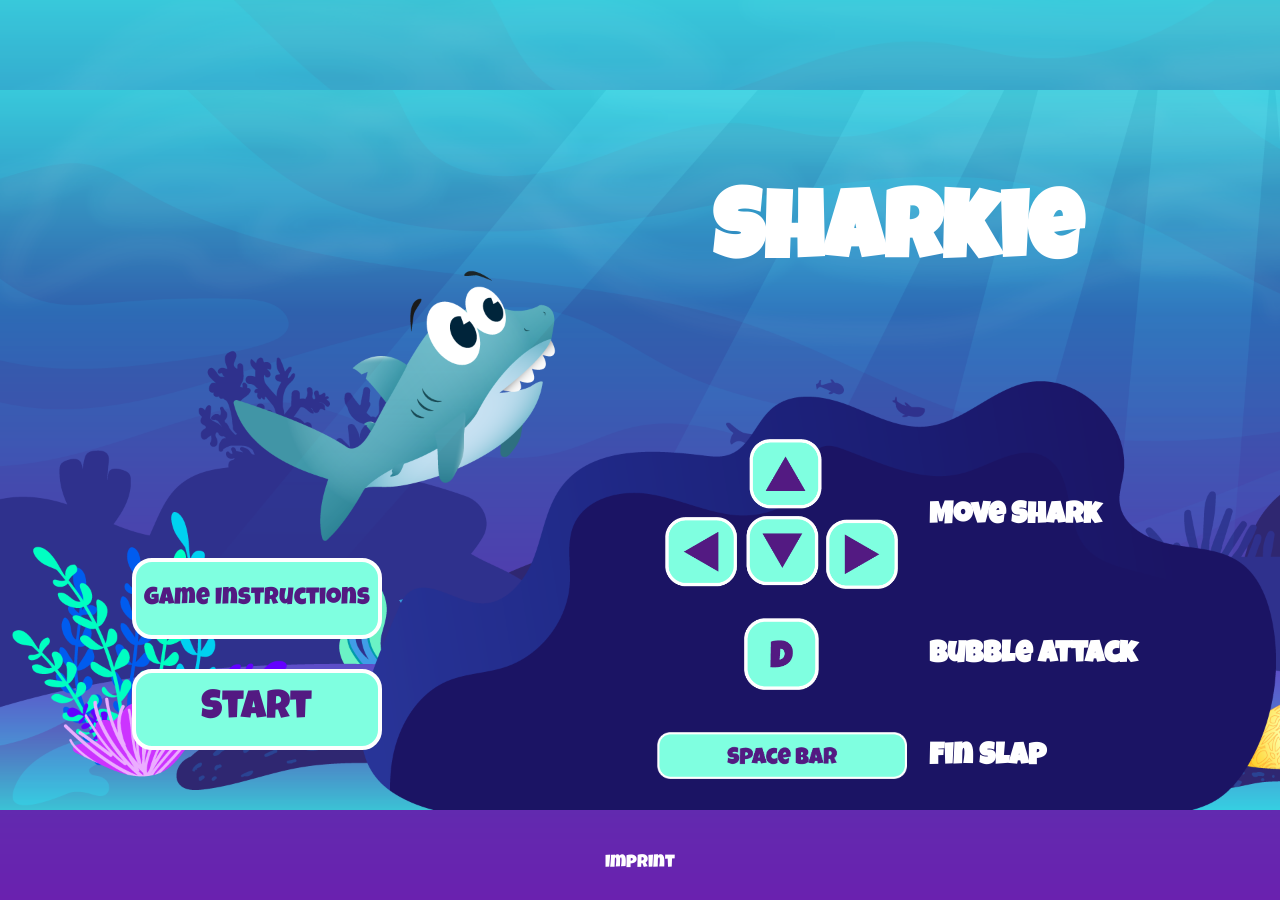
==== index.html @ 68749f2a "added home button on game over screens" ====
<!DOCTYPE html>
<html lang="en" translate="no">
  <head>
    <meta charset="UTF-8" />
    <meta name="viewport" content="width=device-width, initial-scale=1.0" />
    <title>Sharkie</title>

    <link rel="icon" type="image/png" href="graphics/1.Sharkie/1.IDLE/1.png" />

    <link rel="stylesheet" href="style.css" />

    <script src="./js/script.js"></script>
    <script src="./models/drawable-object.class.js"></script>
    <script src="./models/movable-object.class.js"></script>
    <script src="./models/character.class.js"></script>
    <script src="./models/enemy.class.js"></script>
    <script src="./models/light.class.js"></script>
    <script src="./models/status-bar.class.js"></script>
    <script src="./models/world.class.js"></script>
    <script src="./models/background-object.class.js"></script>
    <script src="./models/keyboard.class.js"></script>
    <script src="./models/barrier.class.js"></script>
    <script src="./models/coins.class.js"></script>
    <script src="./models/bottles.class.js"></script>
    <script src="./models/level.class.js"></script>
    <script src="./models/endboss.class.js"></script>
    <script src="./models/bubbles.class.js"></script>
    <script src="./levels/level1.js"></script>
    <script src="./js/game.js"></script>
    <script src="./js/events.js"></script>
    <script src="./js/templates.js"></script>
  </head>
  <body onload="initStartScreen()">
    <div id="startScreen" class="startScreen">
      <div class="leftSide">
        <h1 class="responsive-title">Sharkie</h1>
        <img
          src="graphics/6.Botones/Tittles/sharkie.png"
          alt="Sharkie"
          class="responsive-img"
        />
        <button
          onclick="toggleDialog(instructionDialog)"
          class="menu-button margin-bottom-30px"
        >
          Game Instructions
        </button>
        <button
          class="menu-button margin-bottom-60px font-size-48px"
          onclick="startGame()"
        >
          Start
        </button>
      </div>
      <div class="rightSide">
        <h1>Sharkie</h1>
        <table>
          <tr>
            <td class="tableIMG">
              <img
                src="graphics/6.Botones/Key/arrow keys.png"
                alt="Arrow Keys"
              />
            </td>
            <td><h2>Move Shark</h2></td>
          </tr>
          <tr>
            <td class="tableIMG">
              <img
                src="graphics/6.Botones/Key/D key.png"
                alt="D Key"
                class="d-key"
              />
            </td>
            <td><h2>Bubble Attack</h2></td>
          </tr>
          <tr>
            <td class="tableIMG">
              <img
                src="graphics/6.Botones/Key/Space Bar key.png"
                alt="Space Bar"
              />
            </td>
            <td><h2>Fin Slap</h2></td>
          </tr>
        </table>
      </div>
      <dialog id="instructionsDialog">
        <h2>Sharkie’s Adventure: Game Instructions</h2>
        <div class="dialog-body">
          <div class="box">
            <p class="instruction-header">1. Move Sharkie</p>
            <p>
              Use the arrow keys to move Sharkie through the underwater world.
            </p>
          </div>

          <div class="box">
            <p class="instruction-header">2. Sharkie’s Attacks</p>
            <ul>
              <li>
                <span class="highlight">Fin Slap</span>: A strong fin attack
                that can be used against pufferfish.
              </li>
              <li>
                <span class="highlight">Bubble Trap</span>: A bubble-based
                attack that traps and disables jellyfish.
              </li>
            </ul>
          </div>

          <div class="box">
            <p class="instruction-header">3. Defeating Enemies</p>
            <ul>
              <li>
                Pufferfish can only be defeated using
                <span class="highlight">Fin Slap</span>.
              </li>
              <li>
                Jellyfish can only be defeated using
                <span class="highlight">Bubble Trap</span>.
              </li>
            </ul>
          </div>

          <div class="box">
            <p class="instruction-header">4. Collect Poison Bottles</p>
            <p>
              Find and collect poison bottles to
              <span class="highlight">boost your Bubble Trap</span>. They will
              make your bubble attack stronger and more effective.
            </p>
          </div>

          <div class="box">
            <p class="instruction-header">
              5. Save Poison Bottles for the Final Boss
            </p>
            <p>
              Don’t use all your poison bottles too early!
              <span class="highlight">Save them for the final boss</span> to
              increase your chances of victory.
            </p>
          </div>

          <div class="box">
            <p class="instruction-header">6. The Final Boss</p>
            <p>
              The final boss can only be defeated using
              <span class="highlight">Bubble Trap</span>.
            </p>
            <p>
              <span class="highlight">Poisoned bubbles</span> are
              <span class="highlight">twice as effective</span> against the
              final boss, so make sure to collect enough poison bottles to
              maximize your attack power!
            </p>
          </div>

          <div class="box">
            <p class="instruction-header">7. Collect Coins</p>
            <p>
              Collect coins scattered throughout the game to
              <span class="highlight">beat the high score</span> and become the
              best player in Sharkie’s world!
            </p>
          </div>
        </div>
        <button class="close-btn" onclick="toggleDialog(instructionDialog)">
          Close
        </button>
      </dialog>
    </div>
    <div id="winningScreen" class="gameoverScreen winning-background">
      <h1 class="responsive-title">¡You Win!</h1>
      <h2 class="coins">
        <img src="graphics/4. Marcadores/1. Coins/1.png" alt="coin" /><span
          id="collectedCoins"
        ></span>
      </h2>
      <div class="buttons new-game">
        <button class="menu-button" onclick="startGame()">New Game</button>
        <button class="menu-button" onclick="showStartScreen('winningScreen')">
          Home
        </button>
      </div>
    </div>
    <div id="gameoverScreen" class="gameoverScreen gameover-background">
      <div class="game-over">
        <img src="graphics/1.Sharkie/6.dead/1.Poisoned/12.png" alt="" />
        <h1>Game Over</h1>
        <div class="buttons">
          <button class="menu-button" onclick="startGame()">Try Again</button>
          <button
            class="menu-button"
            onclick="showStartScreen('gameoverScreen')"
          >
            Home
          </button>
        </div>
      </div>
    </div>
    <div id="game" class="game">
      <div id="topPanel" class="top-panel">
        <button onclick="toggleSound(this)" id="btnSounds" class="game-button">
          <svg
            width="60"
            height="60"
            viewBox="0 0 100 100"
            xmlns="http://www.w3.org/2000/svg"
          >
            <polygon
              points="20,30 40,30 60,10 60,90 40,70 20,70"
              fill="currentColor"
            />
            <path
              d="M70 30 Q85 50 70 70"
              stroke="currentColor"
              stroke-width="8"
              fill="none"
            />
            <path
              d="M80 20 Q100 50 80 80"
              stroke="currentColor"
              stroke-width="6"
              fill="none"
            />
          </svg>
        </button>

        <button
          onclick="toggleFullscreen()"
          id="btnFullscreen"
          class="game-button"
        >
          <svg
            width="60"
            height="60"
            viewBox="0 0 100 100"
            xmlns="http://www.w3.org/2000/svg"
            stroke="currentColor"
            stroke-width="12"
            fill="none"
          >
            <polyline points="10,30 10,10 30,10" />
            <polyline points="70,10 90,10 90,30" />
            <polyline points="10,70 10,90 30,90" />
            <polyline points="70,90 90,90 90,70" />
          </svg>
        </button>

        <button
          onclick="stopGame('startScreen')"
          id="btnStop"
          class="game-button"
        >
          <svg width="60" height="60" viewBox="0 0 24 24">
            <line
              x1="2"
              y1="2"
              x2="22"
              y2="22"
              stroke="currentColor"
              stroke-width="3"
            />
            <line
              x1="2"
              y1="22"
              x2="22"
              y2="2"
              stroke="currentColor"
              stroke-width="3"
            />
          </svg>
        </button>
      </div>
      <canvas id="canvas" width="1280" height="720"></canvas>
      <div id="bottomPanel" class="bottom-panel">
        <div class="touch-controls">
          <button class="game-button" id="btnLeft">
            <svg
              width="50"
              height="50"
              viewBox="0 0 50 50"
              xmlns="http://www.w3.org/2000/svg"
            >
              <polygon points="35,5 5,25 35,45" fill="currentColor" />
            </svg>
          </button>
          <div>
            <button class="game-button" id="btnUp">
              <svg
                width="50"
                height="50"
                viewBox="0 0 50 50"
                xmlns="http://www.w3.org/2000/svg"
              >
                <polygon points="5,35 25,5 45,35" fill="currentColor" />
              </svg>
            </button>
            <button class="game-button" id="btnDown">
              <svg
                width="50"
                height="50"
                viewBox="0 0 50 50"
                xmlns="http://www.w3.org/2000/svg"
              >
                <polygon points="5,15 25,45 45,15" fill="currentColor" />
              </svg>
            </button>
          </div>
          <button class="game-button" id="btnRight">
            <svg
              width="50"
              height="50"
              viewBox="0 0 50 50"
              xmlns="http://www.w3.org/2000/svg"
            >
              <polygon points="15,5 45,25 15,45" fill="currentColor" />
            </svg>
          </button>
        </div>
        <div class="touch-controls">
          <button class="game-button bigger-btn" id="btnBubble">
            <svg
              width="100"
              height="100"
              viewBox="0 0 50 50"
              xmlns="http://www.w3.org/2000/svg"
            >
              <circle cx="8" cy="20" r="8" fill="currentColor" opacity="0.6" />
              <circle cx="18" cy="32" r="8" fill="currentColor" opacity="0.8" />
              <circle cx="35" cy="25" r="13" fill="currentColor" opacity="1" />
            </svg>
          </button>
          <button class="game-button bigger-btn" id="btnSlap">
            <svg
              xmlns="http://www.w3.org/2000/svg"
              viewBox="0 0 24 24"
              width="100"
              height="100"
              fill="currentColor"
            >
              <path
                d="M12 2l2.5 4.5L20 5l-2.5 4.5L22 12l-4.5 2.5L20 19l-5.5-1.5L12 22l-2.5-4.5L4 19l2.5-4.5L2 12l4.5-2.5L4 5l5.5 1.5L12 2z"
              />
            </svg>
          </button>
        </div>
      </div>
    </div>
    <dialog id="impressumDialog" class="no-border-radius">
      <h1>Imprint</h1>
      <div class="dialog-body impressum">
        <p><strong>Information according to § 5 TMG</strong></p>
        <p>
          <strong>Tobias Klanert</strong><br />
          C.-Chr.-Agthe-Str. 12<br />
          06333 Hettstedt<br />
          Germany
        </p>

        <p>
          <strong>Contact:</strong><br />
          Email:
          <a href="mailto:tobias.klanert@t-online.de"
            >tobias.klanert@t-online.de</a
          >
        </p>

        <h2>Responsible for content according to § 55 Abs. 2 RStV:</h2>
        <p>
          Tobias Klanert<br />
          C.-Chr.-Agthe-Str. 12, 06333 Hettstedt, Germany
        </p>

        <h2>Project Information</h2>
        <p>
          The game <strong>"Sharkie"</strong> was created as part of a training
          program and is intended solely as part of my portfolio for job
          applications. The graphics used in the game were provided by the
          training provider
          <a target="_blank" href="https://developerakademie.com/"
            >Developer Akademie</a
          >.
        </p>

        <h2>Audio Credits</h2>
        <p>
          The game uses sounds from
          <a href="https://freesound.org/" target="_blank">Freesound.org</a>
          (CC0 license).
        </p>

        <h2>Liability for Content</h2>
        <p>
          As a service provider, I am responsible for my own content on these
          pages in accordance with general laws (§ 7 Abs.1 TMG). However,
          according to §§ 8 to 10 TMG, I am not obligated to monitor transmitted
          or stored third-party information or to investigate circumstances that
          indicate illegal activity.
        </p>
        <p>
          Obligations to remove or block the use of information under general
          laws remain unaffected. However, liability in this regard is only
          possible from the time of knowledge of a specific legal violation. If
          I become aware of any such legal violations, I will remove the content
          immediately.
        </p>

        <h2>Liability for Links</h2>
        <p>
          My portfolio may contain links to external websites over which I have
          no control. Therefore, I cannot assume any liability for this external
          content. The respective provider or operator of the pages is always
          responsible for the content of the linked pages.
        </p>

        <h2>Copyright</h2>
        <p>
          The content and works created by me on these pages are subject to
          copyright law. The reproduction, editing, distribution, and any kind
          of use outside the limits of copyright law require my consent or that
          of the respective rights holder.
        </p>
      </div>
      <button class="close-btn" onclick="toggleDialog(impressumDialog)">
        Close
      </button>
    </dialog>
    <dialog id="orientationMessage" class="no-border-radius">
      <h2>Please rotate your device to play the game</h2>
    </dialog>
    <button
      id="btn-impressum"
      class="btn-impressum"
      onclick="toggleDialog(impressumDialog)"
    >
      Imprint
    </button>
  </body>
</html>
---- style.css ----
@font-face {
  font-family: "LuckiesGuy";
  src: url("graphics/5.Font/Luckiest_Guy/LuckiestGuy-Regular.ttf")
    format("truetype");
  font-weight: normal;
  font-style: normal;
}

::-webkit-scrollbar {
  width: 10px;
}

::-webkit-scrollbar-track {
  background: transparent;
  border-radius: 10px;
}

::-webkit-scrollbar-thumb {
  background: #7fffe0;
  border-radius: 10px;
}

::-webkit-scrollbar-thumb:hover {
  background: #531a82;
}

* {
  box-sizing: border-box;
}

body {
  position: relative;
  margin: 0;
  display: flex;
  flex-direction: column;
  justify-content: center;
  align-items: center;
  font-family: "LuckiesGuy";
  background-image: url("graphics/3. Background/Layers/5. Water/D1.png");
  background-size: cover;
  color: white;
  height: 100vh;
}

canvas {
  background-color: black;
  display: none;
}

h1,
h2 {
  color: white;
}

h1 {
  font-size: 96px;
  margin-top: 100px;
}

h2 {
  font-size: 30px;
}

button {
  border: none;
  background: none;
  cursor: pointer;
}

td {
  padding: 10px;
  text-align: start;
  vertical-align: middle;
}

a {
  text-decoration: none;
  cursor: pointer;
  color: #7fffe0;
}

a:hover {
  color: #531a82;
}

.d-none {
  display: none;
}

.relative {
  position: relative;
}

.top-absolute {
  position: absolute;
  top: 20px;
}

.bottom-absolute {
  position: absolute;
  bottom: 20px;
}

.margin-top-30px {
  margin-top: 30px;
}

.margin-bottom-30px {
  margin-bottom: 30px;
}

.margin-bottom-60px {
  margin-bottom: 60px;
}

.font-size-48px {
  font-size: 40px !important;
}

.tableIMG {
  text-align: center;
}

.game {
  display: none;
  flex-direction: column;
  justify-content: center;
  align-items: center;
}

.top-panel {
  display: flex;
  justify-content: flex-end;
  align-items: center;
  width: 100%;
  gap: 10px;
  padding: 10px 20px 10px 20px;
  z-index: 99;
}

.bottom-panel {
  display: flex;
  justify-content: space-between;
  align-items: center;
  width: 100%;
  gap: 10px;
  padding: 10px 20px 10px 20px;
  z-index: 99;
}

.touch-controls {
  display: flex;
  justify-content: center;
  align-items: center;
  gap: 10px;
}

.touch-controls div {
  display: flex;
  flex-direction: column;
  gap: 10px;
}

.fullscreen {
  width: 100% !important;
  height: 100% !important;
}

.startScreen {
  position: relative;
  background: url("graphics/3. Background/Mesa de trabajo 1.png");
  background-repeat: no-repeat;
  background-size: cover;
  background-position: center;
  width: 100%;
  height: 100%;
  max-width: 1280px;
  max-height: 720px;
  display: flex;
  justify-content: space-around;
  align-items: center;
}

.gameoverScreen {
  position: relative;
  width: 100%;
  height: 100%;
  max-width: 1280px;
  max-height: 720px;
  display: none;
  justify-content: space-around;
  align-items: center;
}

.winning-background {
  background: url("graphics/6.Botones/Tittles/You win/Mesa de trabajo 1.png"), url("graphics/3. Background/Dark/1.png");
  background-repeat: no-repeat;
  background-size: cover;
  background-position: center;
}

.gameover-background {
  background: url("graphics/3. Background/Dark/1.png");
  background-repeat: no-repeat;
  background-size: cover;
  background-position: center;
}

.new-game {
  position: absolute;
  bottom: 50px;
  z-index: 98;
  font-size: 32px !important;
}

.buttons {
  display: flex;
  justify-content: center;
  align-items: center;
  gap: 20px;
}

.coins {
  position: absolute;
  bottom: 140px;
  z-index: 98;
  display: flex;
  justify-content: center;
  align-items: center;
}

.coins img {
  width: 50px;
  height: 50px;
  margin-right: 15px;
}

.game-over {
  display: flex;
  flex-direction: column;
  justify-content: center;
  align-items: center;
}

.game-over img {
  position: absolute;
  left: 0;
  top: -100px;
  width: 500px;
}

.game-over button {
  font-size: 32px;
}

.leftSide {
  height: 100%;
  display: flex;
  flex-direction: column;
  justify-content: flex-end;
  align-items: center;
}

.rightSide {
  height: 100%;
  display: flex;
  flex-direction: column;
  justify-content: space-between;
  align-items: center;
}

.rightSide img {
  max-width: 250px;
  max-height: 150px;
}

.d-key {
  width: 75px;
}

.menu-button {
  background-color: #7fffe0;
  font-family: "LuckiesGuy";
  font-size: 24px;
  color: #531a82;
  width: 250px;
  height: 81px;
  border: 4px solid white;
  border-radius: 20px;
  transition: all 0.2s ease;
}

.menu-button:hover {
  background-color: #531a82;
  color: white;
}

.game-button {
  display: none;
  justify-content: center;
  align-items: center;
  background-color: #7fffe0;
  color: #531a82;
  width: 60px;
  height: 60px;
  border: 4px solid white;
  border-radius: 20px;
  transition: all 0.2s ease;
}

.game-button:hover {
  background-color: #531a82;
  color: white;
}

.bigger-btn {
  width: 100px;
  height: 100px;
}

#orientationMessage {
  display: none;
  justify-content: center;
  align-items: center;
  text-align: center;
}

dialog {
  position: absolute;
  top: 50%;
  left: 50%;
  transform: translate(-50%, -50%);
  width: 100%;
  height: 100%;
  background: linear-gradient(180deg, #3eb1cf 0%, #6625af 100%);
  border: 2px solid white;
  border-radius: 25px;
  font-size: 1.2em;
  color: white;
  display: none;
  flex-direction: column;
  justify-content: space-between;
  align-items: center;
  box-shadow: 0px 4px 15px rgba(0, 0, 0, 0.4);
  padding: 20px;
  box-sizing: border-box;
  z-index: 99;
}

.no-border-radius {
  border-radius: 0;
}

.dialog-body {
  overflow-y: auto;
  flex: 1;
  padding: 20px;
  width: 100%;
  box-sizing: border-box;
  border-radius: 15px;
}

.instruction-header {
  font-size: 1.4em;
  font-weight: bold;
  color: #7fffe0;
  text-align: center;
  margin-bottom: 10px;
}

.box {
  border: 2px solid white;
  border-radius: 15px;
  padding: 20px;
  margin: 15px 0;
  background: rgba(255, 255, 255, 0.1);
  color: white;
  box-shadow: inset 0px 0px 10px rgba(127, 255, 224, 0.2);
}

.highlight {
  color: #7fffe0;
  font-weight: bold;
}

.close-btn {
  width: 180px;
  height: 58px;
  font-family: "LuckiesGuy";
  font-size: 24px;
  background: #7fffe0;
  color: #531a82;
  border: 3px solid white;
  border-radius: 20px;
  box-shadow: 0px 3px 10px rgba(0, 0, 0, 0.3);
  cursor: pointer;
  transition: all 0.2s ease;
  margin-top: 20px;
}

.close-btn:hover {
  background: #531a82;
  color: white;
}

.impressum {
  font-family: Arial, sans-serif;
}

.btn-impressum {
  position: absolute;
  bottom: 3%;
  font-family: "LuckiesGuy";
  font-size: 18px;
  color: white;
}

.btn-impressum:hover {
  text-decoration: underline;
}

.responsive-title {
  display: none;
}

.responsive-img {
  display: none;
  width: 200px;
  transform: rotate(-45deg);
  margin-bottom: 50px;
}

@media only screen and (max-width: 1280px) {
  canvas {
    width: 100%;
  }
}

@media only screen and (max-width: 1000px), (max-height: 800px) {
  .startScreen {
    background-image: url("graphics/3. Background/Dark/1.png");
    flex-direction: column;
  }

  .rightSide {
    display: none;
  }

  .responsive-title {
    display: block;
    margin-bottom: 100px;
  }

  .responsive-img {
    display: block;
  }

  .winning-background {
    background-image: url("graphics/6.Botones/Tittles/You win/confetti.PNG"), url("graphics/3. Background/Dark/1.png");
  }
}

@media only screen and (max-width: 510px) {
  h1 {
    font-size: 52px;
  }

  dialog {
    padding: 5px 5px 10px 10px;
  }

  .dialog-body {
    padding: 5px;
  }

  .close-btn {
    margin-top: 10px;
  }

  .game-over img {
    width: 400px;
    top: 0;
  }
}

@media only screen and (max-height: 800px) {
  h1 {
    font-size: 52px;
    margin-top: 0;
  }

  dialog {
    border-radius: 0;
  }

  .startScreen {
    max-height: 100vh;
  }

  .buttons button{
    width: 100px;
    height: 50px;
    font-size: 12px;
  }

  .menu-button {
    width: 200px;
    height: 65px;
    font-size: 18px;
  }

  .font-size-48px {
    font-size: 32px !important;
  }
  
  .responsive-img {
    display: none;
  }

  .responsive-title {
    margin-top: 10px;
  }

  .close-btn {
    width: 124px;
    height: 40px;
  }

  .game-over img {
    display: none;
  }

  .coins img {
    width: 25px;
    height: 25px;
  }

  .coins span {
    font-size: 24px;
  }
}

@media only screen and (max-height: 820px) {
  canvas {
    height: calc(100vh - 100px);
  }
}

@media only screen and (max-height: 720px) {
  h2 {
    margin-top: 0;
  }

  dialog {
    height: 100vh;
  }

  .dialog-body {
    padding: 0 20px;
  }

  .btn-impressum {
    bottom: 10px;
  }

  .game-button {
    width: 50px;
    height: 50px;
  }

  .bigger-btn {
    width: 75px;
    height: 75px;
  }
}

@media only screen and (max-height: 400px) {
  .coins {
    bottom: 100px;
  }
}
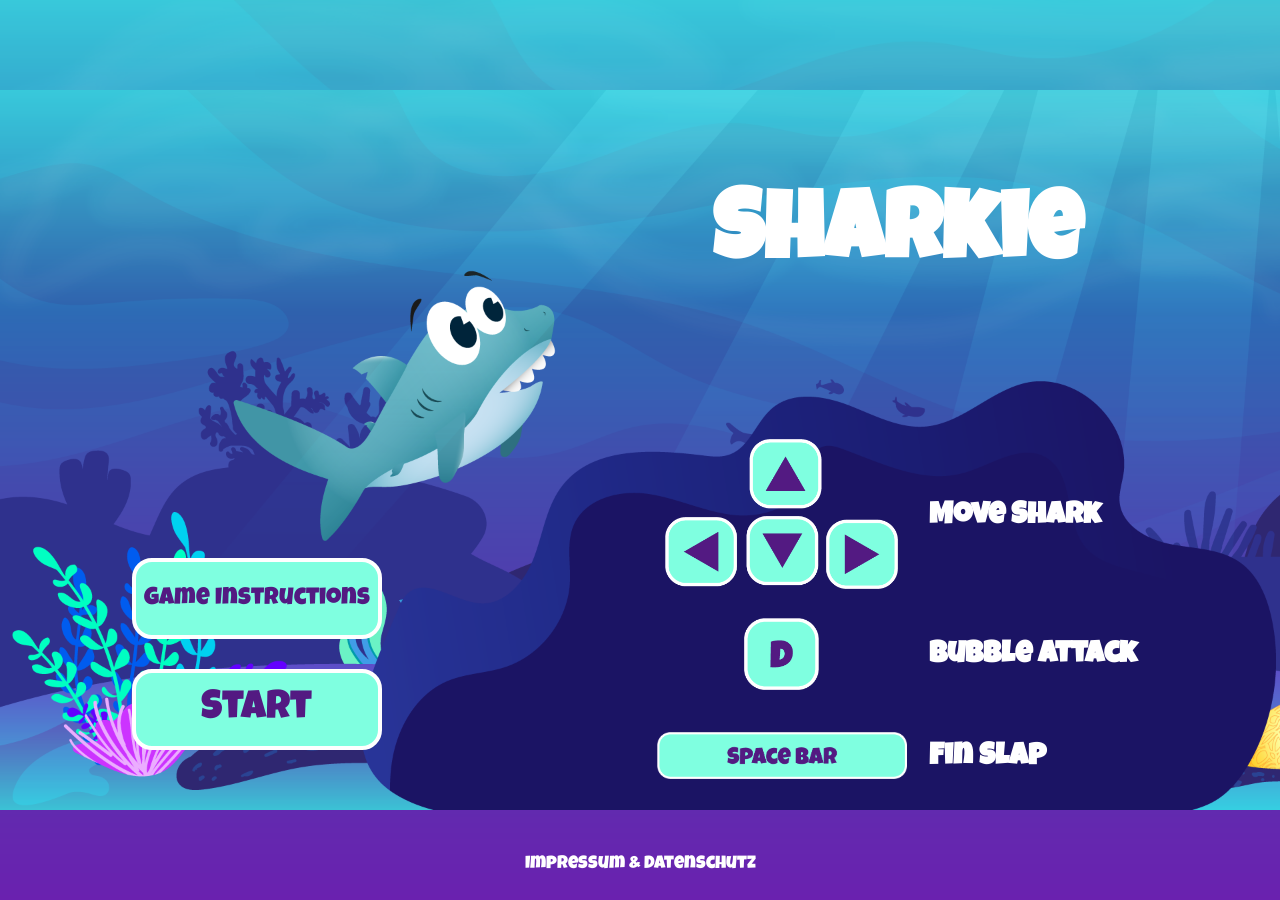
==== commit 35dc4359: "Legal notice and privacy policy moved to a separate page, and README file revised" ====
--- a/index.html
+++ b/index.html
@@ -1,4 +1,4 @@
-<!DOCTYPE html>
+<!doctype html>
 <html lang="en" translate="no">
   <head>
     <meta charset="UTF-8" />
@@ -10,13 +10,17 @@
     <link rel="stylesheet" href="style.css" />
 
     <script src="./js/script.js"></script>
+    <script src="./js/sounds.js"></script>
     <script src="./models/drawable-object.class.js"></script>
     <script src="./models/movable-object.class.js"></script>
     <script src="./models/character.class.js"></script>
+    <script src="./models/character.handler.js"></script>
+    <script src="./models/character.images.js"></script>
     <script src="./models/enemy.class.js"></script>
     <script src="./models/light.class.js"></script>
     <script src="./models/status-bar.class.js"></script>
     <script src="./models/world.class.js"></script>
+    <script src="./models/world.handler.js"></script>
     <script src="./models/background-object.class.js"></script>
     <script src="./models/keyboard.class.js"></script>
     <script src="./models/barrier.class.js"></script>
@@ -24,13 +28,14 @@
     <script src="./models/bottles.class.js"></script>
     <script src="./models/level.class.js"></script>
     <script src="./models/endboss.class.js"></script>
+    <script src="./models/endboss.images.js"></script>
     <script src="./models/bubbles.class.js"></script>
     <script src="./levels/level1.js"></script>
     <script src="./js/game.js"></script>
     <script src="./js/events.js"></script>
     <script src="./js/templates.js"></script>
   </head>
-  <body onload="initStartScreen()">
+  <body>
     <div id="startScreen" class="startScreen">
       <div class="leftSide">
         <h1 class="responsive-title">Sharkie</h1>
@@ -349,94 +354,15 @@
         </div>
       </div>
     </div>
-    <dialog id="impressumDialog" class="no-border-radius">
-      <h1>Imprint</h1>
-      <div class="dialog-body impressum">
-        <p><strong>Information according to § 5 TMG</strong></p>
-        <p>
-          <strong>Tobias Klanert</strong><br />
-          C.-Chr.-Agthe-Str. 12<br />
-          06333 Hettstedt<br />
-          Germany
-        </p>
-
-        <p>
-          <strong>Contact:</strong><br />
-          Email:
-          <a href="mailto:tobias.klanert@t-online.de"
-            >tobias.klanert@t-online.de</a
-          >
-        </p>
-
-        <h2>Responsible for content according to § 55 Abs. 2 RStV:</h2>
-        <p>
-          Tobias Klanert<br />
-          C.-Chr.-Agthe-Str. 12, 06333 Hettstedt, Germany
-        </p>
-
-        <h2>Project Information</h2>
-        <p>
-          The game <strong>"Sharkie"</strong> was created as part of a training
-          program and is intended solely as part of my portfolio for job
-          applications. The graphics used in the game were provided by the
-          training provider
-          <a target="_blank" href="https://developerakademie.com/"
-            >Developer Akademie</a
-          >.
-        </p>
-
-        <h2>Audio Credits</h2>
-        <p>
-          The game uses sounds from
-          <a href="https://freesound.org/" target="_blank">Freesound.org</a>
-          (CC0 license).
-        </p>
-
-        <h2>Liability for Content</h2>
-        <p>
-          As a service provider, I am responsible for my own content on these
-          pages in accordance with general laws (§ 7 Abs.1 TMG). However,
-          according to §§ 8 to 10 TMG, I am not obligated to monitor transmitted
-          or stored third-party information or to investigate circumstances that
-          indicate illegal activity.
-        </p>
-        <p>
-          Obligations to remove or block the use of information under general
-          laws remain unaffected. However, liability in this regard is only
-          possible from the time of knowledge of a specific legal violation. If
-          I become aware of any such legal violations, I will remove the content
-          immediately.
-        </p>
-
-        <h2>Liability for Links</h2>
-        <p>
-          My portfolio may contain links to external websites over which I have
-          no control. Therefore, I cannot assume any liability for this external
-          content. The respective provider or operator of the pages is always
-          responsible for the content of the linked pages.
-        </p>
-
-        <h2>Copyright</h2>
-        <p>
-          The content and works created by me on these pages are subject to
-          copyright law. The reproduction, editing, distribution, and any kind
-          of use outside the limits of copyright law require my consent or that
-          of the respective rights holder.
-        </p>
-      </div>
-      <button class="close-btn" onclick="toggleDialog(impressumDialog)">
-        Close
-      </button>
-    </dialog>
     <dialog id="orientationMessage" class="no-border-radius">
       <h2>Please rotate your device to play the game</h2>
     </dialog>
-    <button
-      id="btn-impressum"
-      class="btn-impressum"
-      onclick="toggleDialog(impressumDialog)"
+    <a
+      id="legals-link"
+      class="legals-link"
+      href="./legals.html"
     >
-      Imprint
-    </button>
+      Impressum & Datenschutz
+  </a>
   </body>
 </html>
--- a/style.css
+++ b/style.css
@@ -193,7 +193,9 @@
 }
 
 .winning-background {
-  background: url("graphics/6.Botones/Tittles/You win/Mesa de trabajo 1.png"), url("graphics/3. Background/Dark/1.png");
+  background:
+    url("graphics/6.Botones/Tittles/You win/Mesa de trabajo 1.png"),
+    url("graphics/3. Background/Dark/1.png");
   background-repeat: no-repeat;
   background-size: cover;
   background-position: center;
@@ -383,31 +385,30 @@
   font-weight: bold;
 }
 
-.close-btn {
-  width: 180px;
-  height: 58px;
+.legals-return-button {
+  position: absolute;
+  right: 64px;
   font-family: "LuckiesGuy";
-  font-size: 24px;
-  background: #7fffe0;
-  color: #531a82;
-  border: 3px solid white;
-  border-radius: 20px;
-  box-shadow: 0px 3px 10px rgba(0, 0, 0, 0.3);
-  cursor: pointer;
-  transition: all 0.2s ease;
-  margin-top: 20px;
-}
-
-.close-btn:hover {
-  background: #531a82;
-  color: white;
-}
-
-.impressum {
+  font-size: 18px;
+  color: white;
+}
+
+.legals-return-button:hover {
+  text-decoration: underline;
+}
+
+.legal-page {
   font-family: Arial, sans-serif;
-}
-
-.btn-impressum {
+  display: inline-block;
+  height: auto;
+  overflow: auto;
+  padding: 64px;
+  overflow-wrap: break-word;
+  word-break: break-word;
+  max-width: 100%;
+}
+
+.legals-link {
   position: absolute;
   bottom: 3%;
   font-family: "LuckiesGuy";
@@ -415,8 +416,9 @@
   color: white;
 }
 
-.btn-impressum:hover {
+.legals-link:hover {
   text-decoration: underline;
+  color: white;
 }
 
 .responsive-title {
@@ -456,7 +458,9 @@
   }
 
   .winning-background {
-    background-image: url("graphics/6.Botones/Tittles/You win/confetti.PNG"), url("graphics/3. Background/Dark/1.png");
+    background-image:
+      url("graphics/6.Botones/Tittles/You win/confetti.PNG"),
+      url("graphics/3. Background/Dark/1.png");
   }
 }
 
@@ -471,10 +475,6 @@
 
   .dialog-body {
     padding: 5px;
-  }
-
-  .close-btn {
-    margin-top: 10px;
   }
 
   .game-over img {
@@ -497,7 +497,7 @@
     max-height: 100vh;
   }
 
-  .buttons button{
+  .buttons button {
     width: 100px;
     height: 50px;
     font-size: 12px;
@@ -512,18 +512,13 @@
   .font-size-48px {
     font-size: 32px !important;
   }
-  
+
   .responsive-img {
     display: none;
   }
 
   .responsive-title {
     margin-top: 10px;
-  }
-
-  .close-btn {
-    width: 124px;
-    height: 40px;
   }
 
   .game-over img {
@@ -559,7 +554,7 @@
     padding: 0 20px;
   }
 
-  .btn-impressum {
+  .legals-link {
     bottom: 10px;
   }
 
